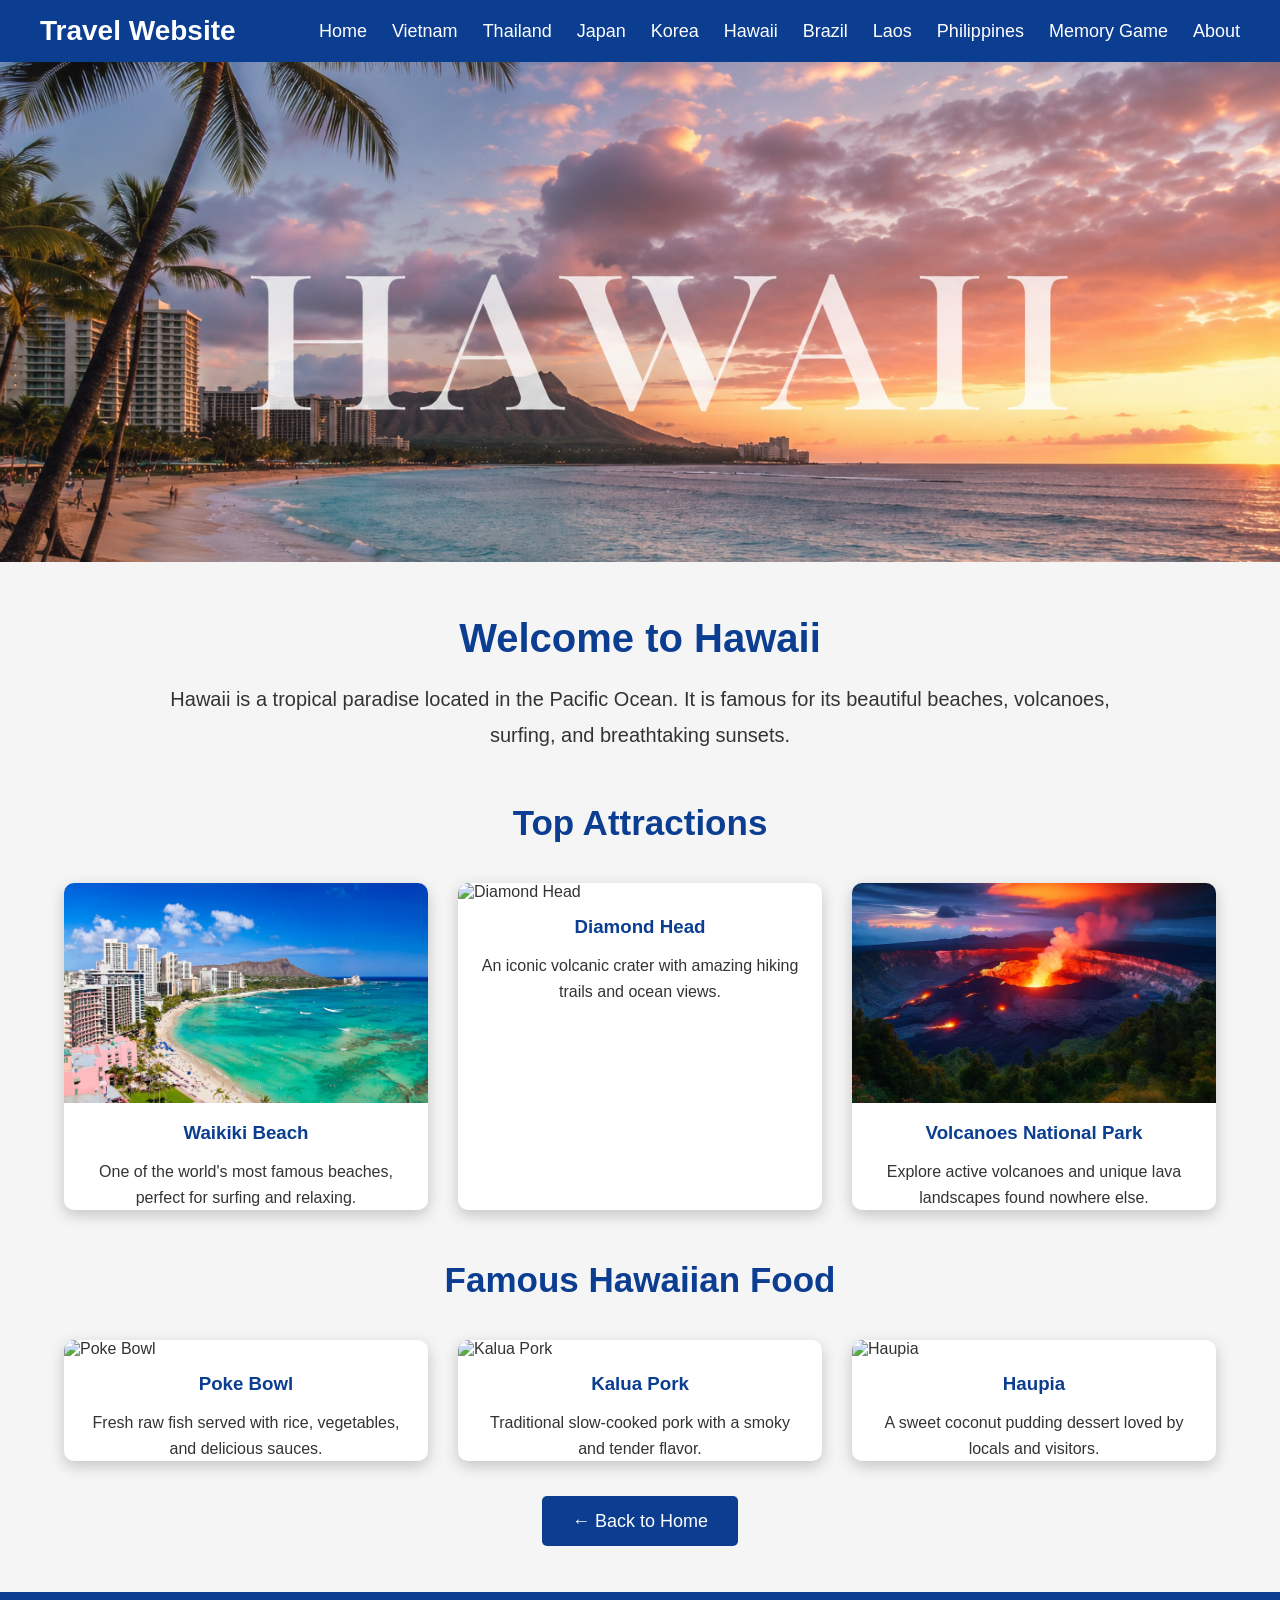
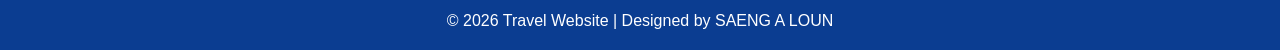
==== hawaii.html @ f57c2139 "Travel website project" ====
<!DOCTYPE html>
<html lang="en">
<head>
    <meta charset="UTF-8">
    <meta name="viewport" content="width=device-width, initial-scale=1.0">
    <title>Hawaii Travel</title>

    <link rel="stylesheet" href="style.css">
</head>

<body>

<header>

    <nav class="navbar">

        <h2 class="logo">Travel Website</h2>

        <ul>

            <li><a href="index.html">Home</a></li>

            <li><a href="vietnam.html">Vietnam</a></li>

            <li><a href="thailand.html">Thailand</a></li>

            <li><a href="japan.html">Japan</a></li>

            <li><a href="korea.html">Korea</a></li>

            <li><a href="hawaii.html">Hawaii</a></li>

            <li><a href="brazil.html">Brazil</a></li>

            <li><a href="laos.html">Laos</a></li>

            <li><a href="philippines.html">Philippines</a></li>

            <li><a href="memory.html">Memory Game</a></li>

            <li><a href="about.html">About</a></li>

        </ul>

    </nav>

</header>


<section>

    <img src="images/hawaii1.jpg"
         alt="Hawaii"
         style="width:100%; height:500px; object-fit:cover;">

</section>


<section class="welcome">

    <h1>Welcome to Hawaii</h1>

    <p>
        Hawaii is a tropical paradise located in the Pacific Ocean.
        It is famous for its beautiful beaches, volcanoes,
        surfing, and breathtaking sunsets.
    </p>

</section>


<section class="places">

    <h2>Top Attractions</h2>

    <div class="card-container">

        <div class="card">

            <img src="images/WaikikiBeach.jpg" alt="Waikiki Beach">

            <h3>Waikiki Beach</h3>

            <p>
                One of the world's most famous beaches,
                perfect for surfing and relaxing.
            </p>

        </div>

        <div class="card">

            <img src="images/diamondhead.jpg" alt="Diamond Head">

            <h3>Diamond Head</h3>

            <p>
                An iconic volcanic crater with amazing
                hiking trails and ocean views.
            </p>

        </div>

        <div class="card">

            <img src="images/VolcanoesNationalPark.jpg" alt="Volcanoes National Park">

            <h3>Volcanoes National Park</h3>

            <p>
                Explore active volcanoes and unique
                lava landscapes found nowhere else.
            </p>

        </div>

    </div>

</section>


<section class="places">

    <h2>Famous Hawaiian Food</h2>

    <div class="card-container">

        <div class="card">

            <img src="images/pokebowl.jpg" alt="Poke Bowl">

            <h3>Poke Bowl</h3>

            <p>
                Fresh raw fish served with rice,
                vegetables, and delicious sauces.
            </p>

        </div>

        <div class="card">

            <img src="images/kaluapork.jpg" alt="Kalua Pork">

            <h3>Kalua Pork</h3>

            <p>
                Traditional slow-cooked pork with
                a smoky and tender flavor.
            </p>

        </div>

        <div class="card">

            <img src="images/haupia.jpg" alt="Haupia">

            <h3>Haupia</h3>

            <p>
                A sweet coconut pudding dessert
                loved by locals and visitors.
            </p>

        </div>

    </div>

</section>


<section class="welcome">

    <a href="index.html"
       style="
       background:#0b3d91;
       color:white;
       padding:15px 30px;
       text-decoration:none;
       border-radius:5px;
       font-size:18px;">
       ← Back to Home
    </a>

</section>

<footer>

    <p>
        © 2026 Travel Website | Designed by SAENG A LOUN
    </p>

</footer>

</body>
</html>
---- style.css ----
*{
    margin:0;
    padding:0;
    box-sizing:border-box;
}

body{
    font-family:Arial, Helvetica, sans-serif;
    background:#f5f5f5;
    color:#333;
}



.navbar{

    display:flex;

    justify-content:space-between;

    align-items:center;

    background:#0b3d91;

    padding:15px 40px;

    position:sticky;

    top:0;

    z-index:1000;
}

.logo{

    color:white;

    font-size:28px;

    font-weight:bold;
}

.navbar ul{

    display:flex;

    list-style:none;
}

.navbar ul li{

    margin-left:25px;
}

.navbar ul li a{

    color:white;

    text-decoration:none;

    font-size:18px;

    transition:.3s;
}

.navbar ul li a:hover{

    color:#ffd700;
}



.slider{

    position:relative;

    max-width:1500px;
    
    

    margin:30px auto;
}

.mySlides{

    display:none;
}

.mySlides img{

    width:100%;

    height:600px;

    object-fit:cover;

    border-radius:0px;
}

.prev,
.next{

    cursor:pointer;

    position:absolute;

    top:50%;

    padding:16px;

    color:white;

    font-weight:bold;

    font-size:25px;

    user-select:none;

    transform:translateY(-50%);

    background:rgba(0,0,0,.5);

    border-radius:5px;
}

.next{

    right:10px;
}

.prev{

    left:10px;
}

.prev:hover,
.next:hover{

    background:black;
}


.dot{

    height:15px;

    width:15px;

    margin:5px;

    display:inline-block;

    background:#bbb;

    border-radius:50%;

    cursor:pointer;

    transition:.3s;
}

.active,
.dot:hover{

    background:#0b3d91;
}


.fade{

    animation:fade 1s;
}

@keyframes fade{

    from{
        opacity:.4;
    }

    to{
        opacity:1;
    }
}



.welcome{

    width:90%;

    max-width:1000px;

    margin:50px auto;

    text-align:center;
}

.welcome h1{

    color:#0b3d91;

    margin-bottom:20px;

    font-size:40px;
}

.welcome p{

    font-size:20px;

    line-height:1.8;
}



.places{

    width:90%;

    margin:50px auto;
}

.places h2{

    text-align:center;

    font-size:35px;

    color:#0b3d91;

    margin-bottom:40px;
}

.card-container{

    display:grid;

    grid-template-columns:repeat(auto-fit,minmax(300px,1fr));

    gap:30px;
}

.card{

    background:white;

    border-radius:10px;

    overflow:hidden;

    box-shadow:0 5px 15px rgba(0,0,0,.2);

    transition:.3s;
}

.card:hover{

    transform:translateY(-8px);
}

.card img{

    width:100%;

    height:220px;

    object-fit:cover;
}

.card h3{

    text-align:center;

    margin:15px 0;

    color:#0b3d91;
}

.card p{

    padding:0 20px;

    text-align:center;

    line-height:1.6;
}

.card a{

    display:block;

    width:160px;

    margin:20px auto;

    text-align:center;

    background:#0b3d91;

    color:white;

    text-decoration:none;

    padding:10px;

    border-radius:5px;

    transition:.3s;
}

.card a:hover{

    background:#ffd700;

    color:black;
}



footer{

    background:#0b3d91;

    color:white;

    text-align:center;

    padding:20px;

    margin-top:60px;
}



@media(max-width:768px){

    .navbar{

        flex-direction:column;
    }

    .navbar ul{

        flex-direction:column;

        text-align:center;

        margin-top:20px;
    }

    .navbar ul li{

        margin:10px 0;
    }

    .mySlides img{

        height:250px;
    }

    .welcome h1{

        font-size:30px;
    }

    .welcome p{

        font-size:18px;
    }

}

.profile-section{
    margin-top:-90px;
    position:relative;
    z-index:10;
}

.profile-card{
    width:85%;
    max-width:900px;
    margin:40px auto;

    background:#fff;
    border-radius:15px;
    padding:30px;

    display:flex;
    align-items:flex-end;
    gap:30px;

    box-shadow:0 8px 25px rgba(0,0,0,.2);
}

.profile-img{
    width:180px;
    height:180px;
    border-radius:50%;
    object-fit:cover;
    border:6px solid white;
    box-shadow:0 5px 20px rgba(0,0,0,.3);
    flex-shrink:0;
}

.profile-info{
    flex:1;
}

.profile-info h1{
    color:#0b3d91;
    font-size:40px;
    margin-bottom:10px;
}

.profile-info p{
    font-size:18px;
    margin:8px 0;
    line-height:1.6;
}

.modal{

display:none;

position:fixed;

z-index:999;

left:0;

top:0;

width:100%;

height:100%;

background:rgba(0,0,0,.9);

}
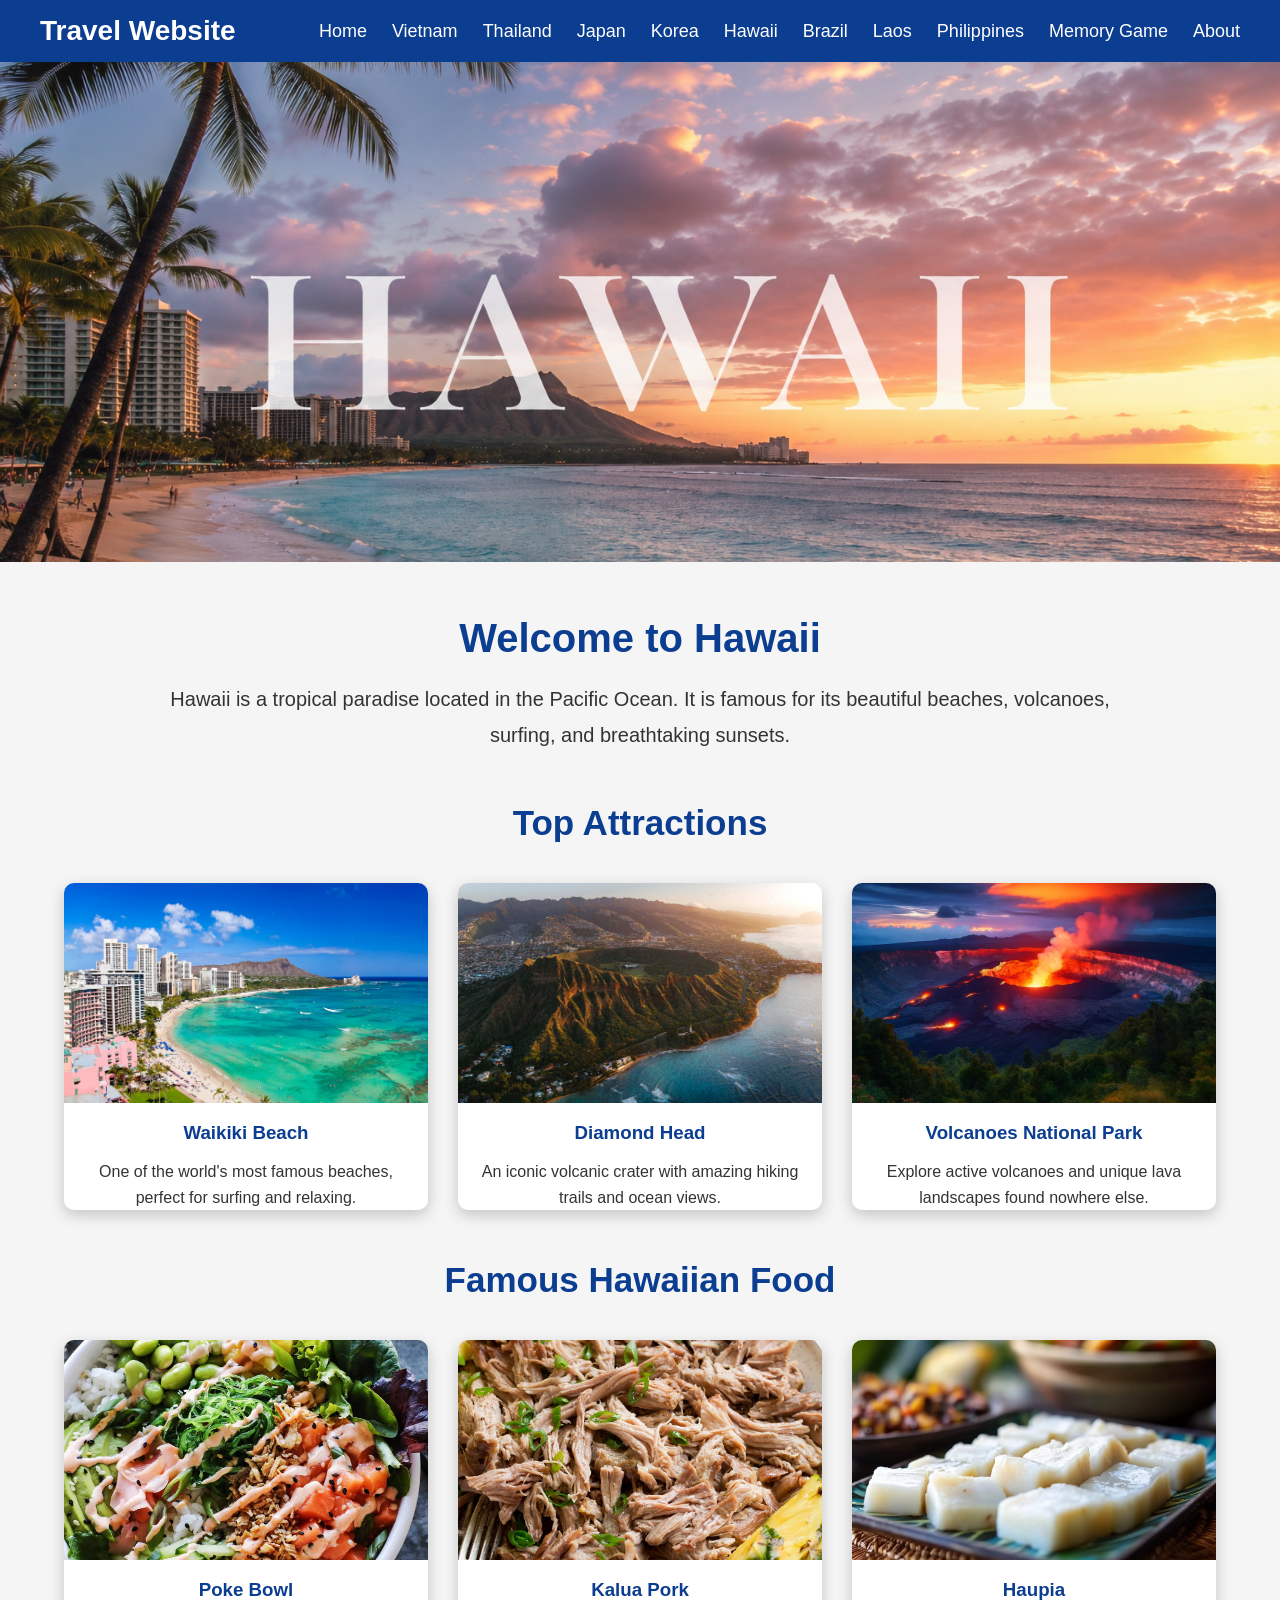
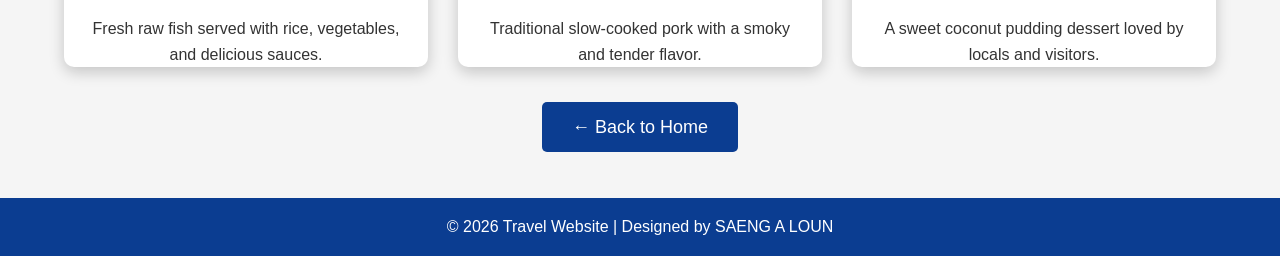
==== commit 1684331b: "Update hawaii.html" ====
--- a/hawaii.html
+++ b/hawaii.html
@@ -90,7 +90,7 @@
 
         <div class="card">
 
-            <img src="images/diamondhead.jpg" alt="Diamond Head">
+            <img src="images/DiamondHead.jpg" alt="Diamond Head">
 
             <h3>Diamond Head</h3>
 
@@ -127,7 +127,7 @@
 
         <div class="card">
 
-            <img src="images/pokebowl.jpg" alt="Poke Bowl">
+            <img src="images/PokeBowl.jpg" alt="Poke Bowl">
 
             <h3>Poke Bowl</h3>
 
@@ -140,7 +140,7 @@
 
         <div class="card">
 
-            <img src="images/kaluapork.jpg" alt="Kalua Pork">
+            <img src="images/KaluaPork.jpg" alt="Kalua Pork">
 
             <h3>Kalua Pork</h3>
 
@@ -153,7 +153,7 @@
 
         <div class="card">
 
-            <img src="images/haupia.jpg" alt="Haupia">
+            <img src="images/Haupia.jpg" alt="Haupia">
 
             <h3>Haupia</h3>
 
